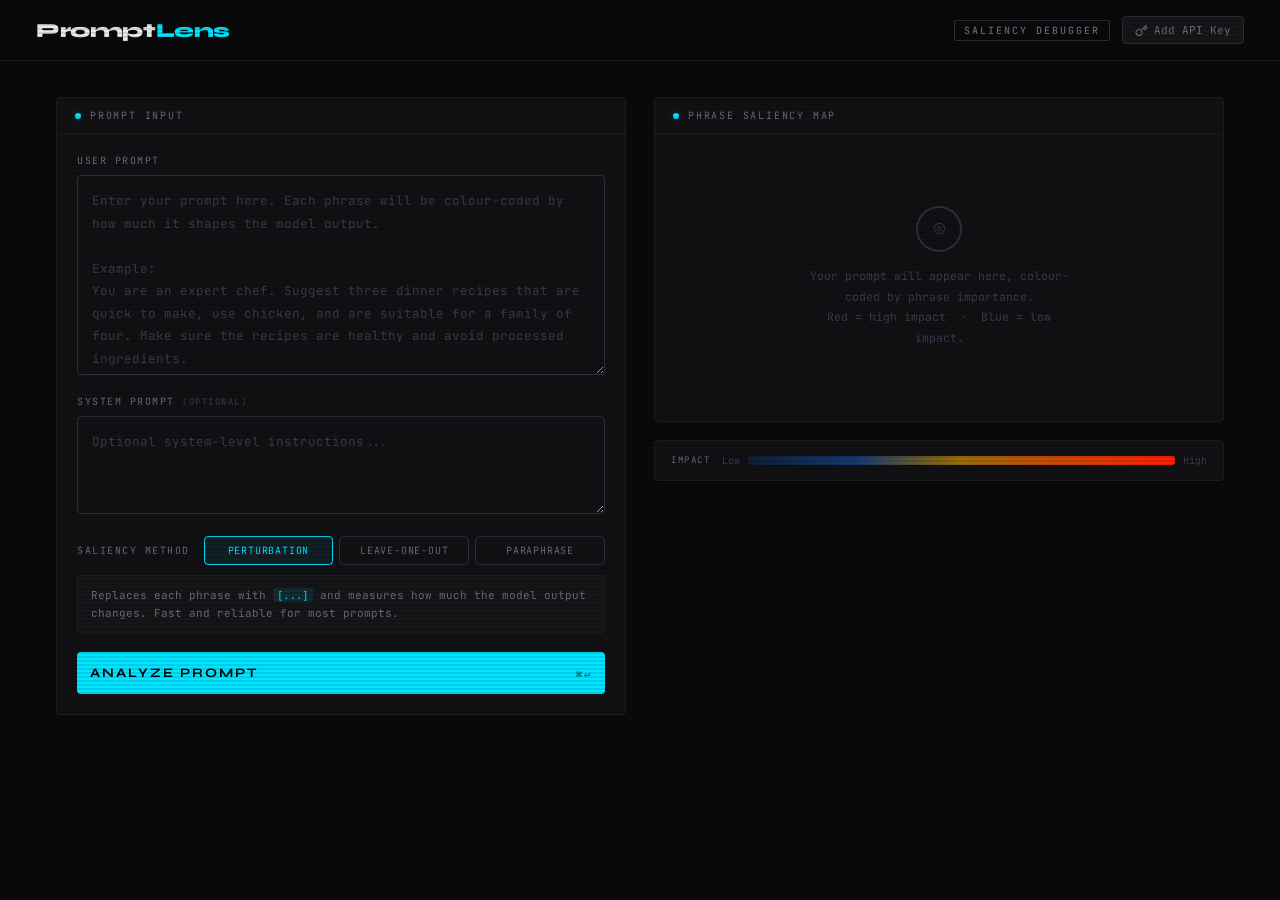
==== index.html @ abf0ddd8 "Tested in local - need to add better saliency. Uses Groq." ====
<!DOCTYPE html>
<html lang="en">
<head>
  <meta charset="UTF-8" />
  <meta name="viewport" content="width=device-width, initial-scale=1.0" />
  <title>PromptLens — Prompt Saliency Debugger</title>
  <link rel="stylesheet" href="style.css" />
</head>
<body>

  <header>
    <div class="logo">Prompt<span>Lens</span></div>
    <div class="header-right">
      <span class="badge">Saliency Debugger</span>
      <button class="key-btn" id="keyBtn" onclick="openKeyModal()">
        <svg width="13" height="13" viewBox="0 0 24 24" fill="none" stroke="currentColor" stroke-width="2"><path d="M21 2l-2 2m-7.61 7.61a5.5 5.5 0 1 1-7.778 7.778 5.5 5.5 0 0 1 7.777-7.777zm0 0L15.5 7.5m0 0l3 3L22 7l-3-3m-3.5 3.5L19 4"/></svg>
        <span id="keyBtnLabel">Add API Key</span>
      </button>
    </div>
  </header>

  <!-- API Key Modal -->
  <div class="modal-backdrop" id="modalBackdrop" onclick="closeKeyModal()"></div>
  <div class="modal" id="keyModal">
    <div class="modal-header">
      <span>Groq API Key</span>
      <button class="modal-close" onclick="closeKeyModal()">✕</button>
    </div>
    <div class="modal-body">
      <p class="modal-desc">
        PromptLens uses <strong>Groq's free API</strong> (Llama 3.3 70B) to run saliency analysis.
        Your key is stored only in your browser — never sent anywhere except Groq's servers.
      </p>
      <div class="modal-steps">
        <span>1.</span> Go to <a href="https://console.groq.com/keys" target="_blank" rel="noopener">console.groq.com/keys</a>
        <br/><span>2.</span> Sign up free (no credit card needed)
        <br/><span>3.</span> Create an API key and paste it below
      </div>
      <input
        type="password"
        id="keyInput"
        placeholder="gsk_••••••••••••••••••••••••"
        autocomplete="off"
        spellcheck="false"
      />
      <div id="keyError" class="key-error"></div>
      <div class="modal-actions">
        <button class="btn-secondary" onclick="clearKey()">Clear</button>
        <button class="btn-primary" onclick="saveKey()">Save Key</button>
      </div>
    </div>
  </div>

  <main>
    <!-- Left: Input -->
    <section class="panel input-panel">
      <div class="panel-header">
        <div class="dot dot-accent"></div>
        Prompt Input
      </div>
      <div class="panel-body">
        <label class="field-label" for="prompt">User Prompt</label>
        <textarea
          id="prompt"
          placeholder="Enter your prompt here. Each phrase will be colour-coded by how much it shapes the model output.

Example:
You are an expert chef. Suggest three dinner recipes that are quick to make, use chicken, and are suitable for a family of four. Make sure the recipes are healthy and avoid processed ingredients."
        ></textarea>

        <label class="field-label" for="systemprompt" style="margin-top:16px;">System Prompt <span class="optional">(optional)</span></label>
        <textarea id="systemprompt" rows="3" placeholder="Optional system-level instructions..."></textarea>

        <div class="method-row">
          <label class="field-label" style="margin:0; white-space:nowrap;">Saliency Method</label>
          <div class="method-group">
            <button class="method-btn active" data-method="perturbation" onclick="selectMethod(this)" title="Replaces each phrase with [...] and measures output divergence">Perturbation</button>
            <button class="method-btn" data-method="omission" onclick="selectMethod(this)" title="Removes each phrase entirely and measures output divergence">Leave-One-Out</button>
            <button class="method-btn" data-method="paraphrase" onclick="selectMethod(this)" title="Rewrites each phrase to be vague, then measures output divergence">Paraphrase</button>
          </div>
        </div>

        <div id="methodDesc" class="method-desc">
          Replaces each phrase with <code>[...]</code> and measures how much the model output changes. Fast and reliable for most prompts.
        </div>

        <div id="errorBanner" class="error-banner"></div>

        <button class="run-btn" id="runBtn" onclick="runAnalysis()">
          <span class="spinner" id="spinner"></span>
          <span id="btnLabel">Analyze Prompt</span>
          <span class="kbd-hint">⌘↵</span>
        </button>
      </div>
    </section>

    <!-- Right: Output -->
    <section class="output-col">

      <div class="panel saliency-panel">
        <div class="panel-header">
          <div class="dot dot-accent"></div>
          Phrase Saliency Map
          <span class="panel-hint" id="phraseCount"></span>
        </div>
        <div class="progress-wrap" id="progressWrap">
          <div class="progress-bar" id="progressBar"></div>
        </div>
        <div class="phase-log" id="phaseLog"></div>
        <div id="saliencyText" class="saliency-text">
          <div class="empty-state">
            <div class="empty-icon">◎</div>
            <p>Your prompt will appear here, colour-coded by phrase importance.<br/>Red = high impact &nbsp;·&nbsp; Blue = low impact.</p>
          </div>
        </div>
      </div>

      <div class="legend-row">
        <span class="legend-label">Impact</span>
        <span class="legend-low">Low</span>
        <div class="legend-bar"></div>
        <span class="legend-high">High</span>
      </div>

      <div class="stats-row" id="statsRow" style="display:none;">
        <div class="stat-card">
          <div class="stat-label">Phrases Analyzed</div>
          <div class="stat-value" id="statPhrases">—</div>
        </div>
        <div class="stat-card">
          <div class="stat-label">Most Impactful</div>
          <div class="stat-value stat-value--sm" id="statTop">—</div>
        </div>
        <div class="stat-card">
          <div class="stat-label">Est. Redundancy</div>
          <div class="stat-value" id="statRedundancy">—</div>
        </div>
      </div>

      <div class="panel model-output-panel" id="modelOutputCard" style="display:none;">
        <div class="panel-header">
          <div class="dot dot-green"></div>
          Baseline Model Output
        </div>
        <div id="modelResponse" class="model-response"></div>
      </div>

    </section>
  </main>

  <script src="app.js"></script>
</body>
</html>
---- style.css ----
@import url('https://fonts.googleapis.com/css2?family=JetBrains+Mono:wght@300;400;500;700&family=Syne:wght@400;700;800&display=swap');

/* ─── Tokens ──────────────────────────────────────────── */
:root {
  --bg:             #0a0a0b;
  --surface:        #111114;
  --surface-raised: #161619;
  --border:         #1e1e24;
  --border-bright:  #2e2e3a;
  --text:           #e8e8f0;
  --text-dim:       #6b6b80;
  --text-dimmer:    #3a3a50;
  --accent:         #00e5ff;
  --accent-dim:     rgba(0,229,255,0.07);
  --accent-glow:    rgba(0,229,255,0.25);
  --green:          #39ff7a;
  --warn:           #ff6b35;
  --warn-dim:       rgba(255,107,53,0.12);
  --radius:         4px;
  --mono:           'JetBrains Mono', 'Fira Code', monospace;
  --display:        'Syne', sans-serif;
}

/* ─── Reset ───────────────────────────────────────────── */
*, *::before, *::after { box-sizing: border-box; margin: 0; padding: 0; }
html { font-size: 14px; }

body {
  background: var(--bg);
  color: var(--text);
  font-family: var(--mono);
  min-height: 100vh;
  display: flex;
  flex-direction: column;
  overflow-x: hidden;
}

/* CRT scan-line overlay */
body::before {
  content: '';
  position: fixed;
  inset: 0;
  background: repeating-linear-gradient(
    0deg, transparent, transparent 2px,
    rgba(0,0,0,0.10) 2px, rgba(0,0,0,0.10) 4px
  );
  pointer-events: none;
  z-index: 9999;
}

/* ─── Header ──────────────────────────────────────────── */
header {
  display: flex;
  align-items: center;
  justify-content: space-between;
  padding: 16px 36px;
  border-bottom: 1px solid var(--border);
  background: rgba(10,10,11,0.96);
  backdrop-filter: blur(12px);
  position: sticky;
  top: 0;
  z-index: 100;
}

.logo {
  font-family: var(--display);
  font-weight: 800;
  font-size: 20px;
  letter-spacing: -0.4px;
  color: var(--text);
}
.logo span { color: var(--accent); }

.header-right { display: flex; align-items: center; gap: 12px; }

.badge {
  font-size: 10px;
  font-weight: 500;
  letter-spacing: 2px;
  color: var(--text-dim);
  border: 1px solid var(--border-bright);
  padding: 3px 9px;
  border-radius: 2px;
  text-transform: uppercase;
}

.key-btn {
  display: flex;
  align-items: center;
  gap: 6px;
  background: var(--surface-raised);
  border: 1px solid var(--border-bright);
  border-radius: var(--radius);
  color: var(--text-dim);
  font-family: var(--mono);
  font-size: 11px;
  padding: 6px 12px;
  cursor: pointer;
  transition: all 0.15s;
}
.key-btn:hover { border-color: var(--accent); color: var(--accent); }
.key-btn.has-key { border-color: rgba(57,255,122,0.4); color: var(--green); }
.key-btn svg { flex-shrink: 0; }

/* ─── Layout ──────────────────────────────────────────── */
main {
  flex: 1;
  display: grid;
  grid-template-columns: 1fr 1fr;
  gap: 28px;
  max-width: 1240px;
  width: 100%;
  margin: 0 auto;
  padding: 36px 36px 80px;
  align-items: start;
}

/* ─── Panel ───────────────────────────────────────────── */
.panel {
  background: var(--surface);
  border: 1px solid var(--border);
  border-radius: var(--radius);
  overflow: hidden;
}

.panel-header {
  display: flex;
  align-items: center;
  gap: 9px;
  padding: 11px 18px;
  border-bottom: 1px solid var(--border);
  font-size: 10px;
  letter-spacing: 1.8px;
  text-transform: uppercase;
  color: var(--text-dim);
}

.panel-hint {
  margin-left: auto;
  font-size: 10px;
  color: var(--text-dimmer);
  letter-spacing: 0.5px;
}

.dot {
  width: 6px;
  height: 6px;
  border-radius: 50%;
  flex-shrink: 0;
}
.dot-accent { background: var(--accent); box-shadow: 0 0 6px var(--accent-glow); }
.dot-green  { background: var(--green);  box-shadow: 0 0 6px rgba(57,255,122,0.35); }

.panel-body { padding: 20px; }

/* ─── Form elements ───────────────────────────────────── */
.field-label {
  display: block;
  font-size: 10px;
  letter-spacing: 1.5px;
  text-transform: uppercase;
  color: var(--text-dim);
  margin-bottom: 8px;
}
.optional { color: var(--text-dimmer); font-size: 9px; }

textarea {
  width: 100%;
  background: transparent;
  border: 1px solid var(--border-bright);
  border-radius: var(--radius);
  color: var(--text);
  font-family: var(--mono);
  font-size: 12.5px;
  line-height: 1.8;
  padding: 14px;
  resize: vertical;
  outline: none;
  transition: border-color 0.18s;
  min-height: 200px;
}
textarea[rows="3"] { min-height: unset; }
textarea:focus { border-color: var(--accent); }
textarea::placeholder { color: var(--text-dimmer); }

/* ─── Method selector ─────────────────────────────────── */
.method-row {
  display: flex;
  align-items: center;
  gap: 14px;
  margin-top: 18px;
  flex-wrap: wrap;
}

.method-group { display: flex; gap: 6px; flex: 1; }

.method-btn {
  flex: 1;
  padding: 7px 4px;
  background: transparent;
  border: 1px solid var(--border-bright);
  border-radius: var(--radius);
  color: var(--text-dim);
  font-family: var(--mono);
  font-size: 10px;
  letter-spacing: 0.8px;
  text-transform: uppercase;
  cursor: pointer;
  transition: all 0.14s;
  white-space: nowrap;
}
.method-btn:hover { border-color: var(--accent); color: var(--accent); }
.method-btn.active {
  border-color: var(--accent);
  background: var(--accent-dim);
  color: var(--accent);
}

.method-desc {
  margin-top: 10px;
  font-size: 11px;
  line-height: 1.7;
  color: var(--text-dim);
  background: rgba(255,255,255,0.02);
  border: 1px solid var(--border);
  border-radius: var(--radius);
  padding: 10px 13px;
}
.method-desc code {
  background: rgba(0,229,255,0.1);
  color: var(--accent);
  border-radius: 2px;
  padding: 1px 4px;
  font-size: 10.5px;
}

/* ─── Error banner ────────────────────────────────────── */
.error-banner {
  display: none;
  margin-top: 14px;
  padding: 11px 14px;
  background: var(--warn-dim);
  border: 1px solid rgba(255,107,53,0.3);
  border-radius: var(--radius);
  font-size: 11.5px;
  line-height: 1.6;
  color: var(--warn);
}
.error-banner.show { display: block; }

/* ─── Run button ──────────────────────────────────────── */
.run-btn {
  display: flex;
  align-items: center;
  justify-content: center;
  gap: 8px;
  width: 100%;
  margin-top: 18px;
  padding: 13px;
  background: var(--accent);
  color: #000;
  border: none;
  border-radius: var(--radius);
  font-family: var(--display);
  font-weight: 700;
  font-size: 13px;
  letter-spacing: 2px;
  text-transform: uppercase;
  cursor: pointer;
  transition: all 0.15s;
}
.run-btn:hover:not(:disabled) {
  background: #33eeff;
  box-shadow: 0 0 22px var(--accent-glow);
}
.run-btn:disabled {
  background: var(--border-bright);
  color: var(--text-dimmer);
  cursor: not-allowed;
}
.kbd-hint {
  font-family: var(--mono);
  font-size: 10px;
  opacity: 0.5;
  margin-left: auto;
}

.spinner {
  display: none;
  width: 13px;
  height: 13px;
  border: 2px solid rgba(0,0,0,0.25);
  border-top-color: #000;
  border-radius: 50%;
  animation: spin 0.65s linear infinite;
  flex-shrink: 0;
}
.run-btn.loading .spinner { display: block; }
.run-btn.loading .kbd-hint { display: none; }

@keyframes spin { to { transform: rotate(360deg); } }

/* ─── Output column ───────────────────────────────────── */
.output-col { display: flex; flex-direction: column; gap: 18px; }

/* ─── Progress ────────────────────────────────────────── */
.progress-wrap {
  display: none;
  height: 2px;
  background: var(--border);
  overflow: hidden;
}
.progress-wrap.active { display: block; }
.progress-bar {
  height: 100%;
  width: 0%;
  background: var(--accent);
  box-shadow: 0 0 8px var(--accent-glow);
  transition: width 0.35s ease;
}

.phase-log {
  display: none;
  padding: 8px 18px;
  font-size: 10px;
  letter-spacing: 0.4px;
  color: var(--text-dim);
  border-bottom: 1px solid var(--border);
  min-height: 30px;
}
.phase-log.active { display: block; }

/* ─── Saliency text ───────────────────────────────────── */
.saliency-text {
  padding: 20px;
  font-size: 13px;
  line-height: 2.2;
  font-family: var(--mono);
  word-break: break-word;
}

.phrase {
  border-radius: 3px;
  padding: 1px 3px;
  display: inline;
  cursor: default;
  position: relative;
  transition: filter 0.15s;
}
.phrase:hover { filter: brightness(1.35); }

/* Score tooltip */
.phrase::after {
  content: attr(data-tip);
  position: absolute;
  top: -30px;
  left: 50%;
  transform: translateX(-50%);
  background: #16161e;
  border: 1px solid var(--border-bright);
  color: var(--accent);
  font-size: 10px;
  padding: 3px 7px;
  border-radius: 2px;
  white-space: nowrap;
  pointer-events: none;
  opacity: 0;
  transition: opacity 0.12s;
  z-index: 20;
}
.phrase:hover::after { opacity: 1; }

/* ─── Empty state ─────────────────────────────────────── */
.empty-state {
  display: flex;
  flex-direction: column;
  align-items: center;
  justify-content: center;
  padding: 52px 24px;
  gap: 14px;
  text-align: center;
}
.empty-icon {
  width: 46px;
  height: 46px;
  border: 2px solid var(--border-bright);
  border-radius: 50%;
  display: flex;
  align-items: center;
  justify-content: center;
  font-size: 18px;
  color: var(--text-dimmer);
}
.empty-state p {
  font-size: 11.5px;
  color: var(--text-dimmer);
  line-height: 1.8;
  max-width: 260px;
}

/* ─── Legend ──────────────────────────────────────────── */
.legend-row {
  display: flex;
  align-items: center;
  gap: 8px;
  padding: 13px 16px;
  background: var(--surface);
  border: 1px solid var(--border);
  border-radius: var(--radius);
}
.legend-label {
  font-size: 9px;
  letter-spacing: 1.5px;
  text-transform: uppercase;
  color: var(--text-dim);
  margin-right: 4px;
}
.legend-low, .legend-high {
  font-size: 10px;
  color: var(--text-dimmer);
}
.legend-bar {
  flex: 1;
  height: 9px;
  border-radius: 3px;
  background: linear-gradient(to right,
    rgba(15,40,80,0.55),
    rgba(20,80,160,0.65),
    rgba(200,140,0,0.75),
    rgba(240,80,0,0.85),
    rgba(255,30,0,1)
  );
}

/* ─── Stats ───────────────────────────────────────────── */
.stats-row {
  display: grid;
  grid-template-columns: repeat(3, 1fr);
  gap: 12px;
}
.stat-card {
  background: var(--surface);
  border: 1px solid var(--border);
  border-radius: var(--radius);
  padding: 14px 16px;
}
.stat-label {
  font-size: 9px;
  letter-spacing: 1.5px;
  text-transform: uppercase;
  color: var(--text-dim);
  margin-bottom: 7px;
}
.stat-value {
  font-family: var(--display);
  font-weight: 700;
  font-size: 24px;
  color: var(--accent);
}
.stat-value--sm {
  font-size: 12px;
  line-height: 1.4;
  padding-top: 2px;
  word-break: break-word;
}

/* ─── Model output ────────────────────────────────────── */
.model-response {
  padding: 18px 20px;
  font-size: 12px;
  line-height: 1.85;
  color: #c0c0d4;
  white-space: pre-wrap;
  max-height: 260px;
  overflow-y: auto;
  scrollbar-width: thin;
  scrollbar-color: var(--border-bright) transparent;
}

/* ─── Modal ───────────────────────────────────────────── */
.modal-backdrop {
  display: none;
  position: fixed;
  inset: 0;
  background: rgba(0,0,0,0.65);
  backdrop-filter: blur(4px);
  z-index: 200;
}
.modal-backdrop.open { display: block; }

.modal {
  display: none;
  position: fixed;
  top: 50%;
  left: 50%;
  transform: translate(-50%, -50%);
  width: min(480px, 94vw);
  background: var(--surface-raised);
  border: 1px solid var(--border-bright);
  border-radius: 6px;
  z-index: 201;
  overflow: hidden;
}
.modal.open { display: block; }

.modal-header {
  display: flex;
  align-items: center;
  justify-content: space-between;
  padding: 14px 20px;
  border-bottom: 1px solid var(--border);
  font-size: 12px;
  letter-spacing: 1px;
  color: var(--text);
}
.modal-close {
  background: none;
  border: none;
  color: var(--text-dim);
  font-size: 14px;
  cursor: pointer;
  padding: 2px 6px;
  border-radius: 2px;
  transition: color 0.1s;
}
.modal-close:hover { color: var(--text); }

.modal-body { padding: 22px 20px; display: flex; flex-direction: column; gap: 16px; }

.modal-desc {
  font-size: 12px;
  line-height: 1.75;
  color: var(--text-dim);
}
.modal-desc strong { color: var(--text); }

.modal-steps {
  font-size: 11.5px;
  line-height: 2;
  color: var(--text-dim);
  background: rgba(255,255,255,0.02);
  border: 1px solid var(--border);
  border-radius: var(--radius);
  padding: 12px 14px;
}
.modal-steps span { color: var(--accent); }
.modal-steps a { color: var(--accent); text-decoration: none; }
.modal-steps a:hover { text-decoration: underline; }

#keyInput {
  width: 100%;
  background: transparent;
  border: 1px solid var(--border-bright);
  border-radius: var(--radius);
  color: var(--text);
  font-family: var(--mono);
  font-size: 12.5px;
  padding: 10px 13px;
  outline: none;
  transition: border-color 0.18s;
  letter-spacing: 1px;
}
#keyInput:focus { border-color: var(--accent); }
#keyInput::placeholder { letter-spacing: 0; }

.key-error {
  font-size: 11px;
  color: var(--warn);
  min-height: 16px;
}

.modal-actions { display: flex; gap: 10px; justify-content: flex-end; }

.btn-primary {
  padding: 9px 20px;
  background: var(--accent);
  color: #000;
  border: none;
  border-radius: var(--radius);
  font-family: var(--display);
  font-weight: 700;
  font-size: 12px;
  letter-spacing: 1.5px;
  text-transform: uppercase;
  cursor: pointer;
  transition: all 0.14s;
}
.btn-primary:hover { background: #33eeff; box-shadow: 0 0 16px var(--accent-glow); }

.btn-secondary {
  padding: 9px 16px;
  background: transparent;
  color: var(--text-dim);
  border: 1px solid var(--border-bright);
  border-radius: var(--radius);
  font-family: var(--mono);
  font-size: 11px;
  cursor: pointer;
  transition: all 0.14s;
}
.btn-secondary:hover { border-color: var(--warn); color: var(--warn); }

/* ─── Animations ──────────────────────────────────────── */
@keyframes fadeUp {
  from { opacity: 0; transform: translateY(5px); }
  to   { opacity: 1; transform: none; }
}
.fade-in { animation: fadeUp 0.28s ease forwards; }

/* ─── Responsive ──────────────────────────────────────── */
@media (max-width: 860px) {
  main {
    grid-template-columns: 1fr;
    padding: 20px 18px 60px;
    gap: 20px;
  }
  header { padding: 14px 18px; }
  .stats-row { grid-template-columns: 1fr 1fr; }
  .stats-row .stat-card:last-child { grid-column: 1 / -1; }
}
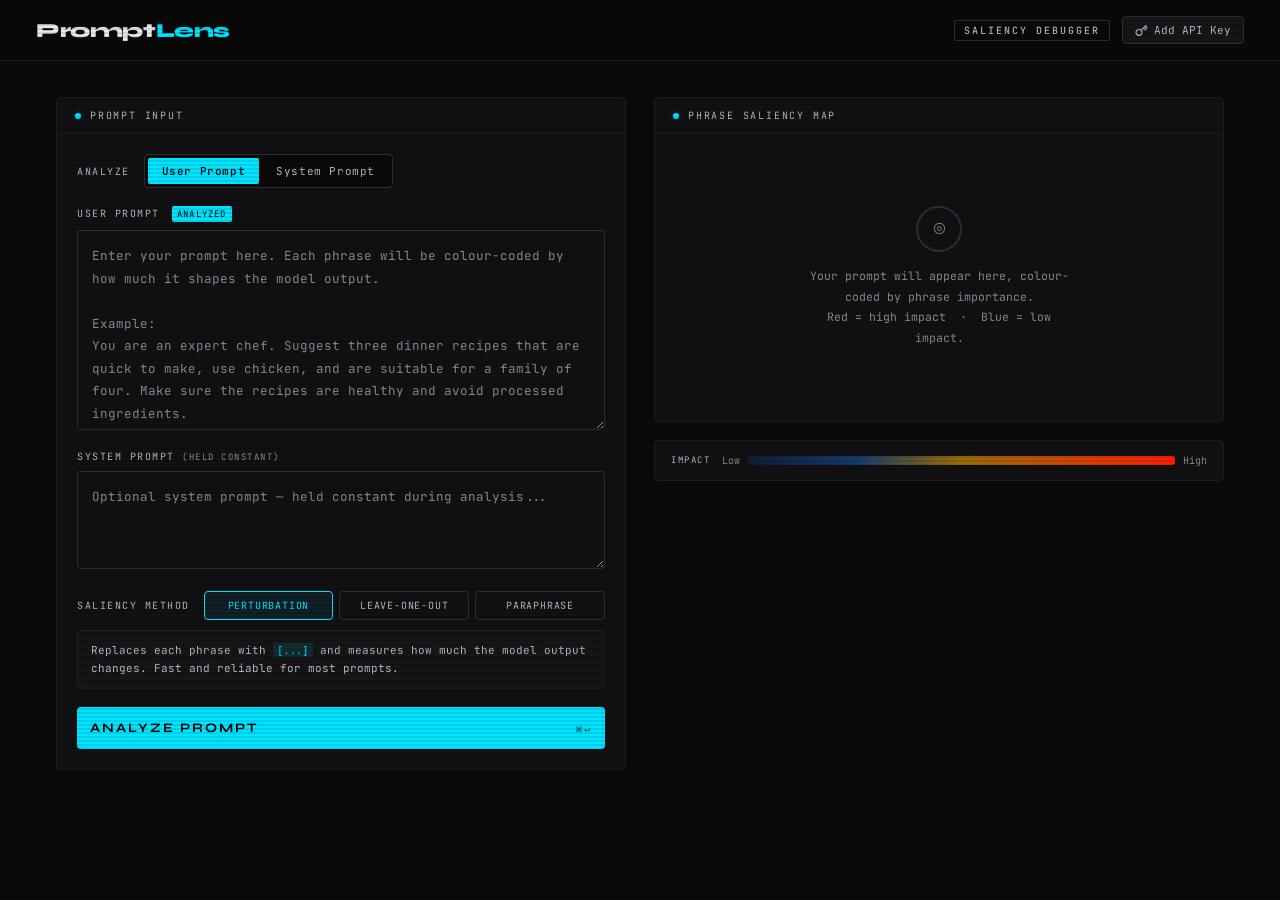
==== commit fc93e28f: "evaluate either user or system prompt" ====
--- a/index.html
+++ b/index.html
@@ -23,23 +23,34 @@
   <div class="modal-backdrop" id="modalBackdrop" onclick="closeKeyModal()"></div>
   <div class="modal" id="keyModal">
     <div class="modal-header">
-      <span>Groq API Key</span>
+      <span>API Provider & Key</span>
       <button class="modal-close" onclick="closeKeyModal()">✕</button>
     </div>
     <div class="modal-body">
-      <p class="modal-desc">
-        PromptLens uses <strong>Groq's free API</strong> (Llama 3.3 70B) to run saliency analysis.
-        Your key is stored only in your browser — never sent anywhere except Groq's servers.
-      </p>
+
+      <!-- Provider tabs -->
+      <div class="provider-tabs">
+        <button class="provider-tab active" data-provider="groq" onclick="selectProviderTab(this)">
+          <span class="provider-tab-label">Groq</span>
+          <span class="provider-tab-sub">Llama 3.3 70B</span>
+        </button>
+        <button class="provider-tab" data-provider="together" onclick="selectProviderTab(this)">
+          <span class="provider-tab-label">Together AI</span>
+          <span class="provider-tab-sub">Llama 3.3 70B Turbo</span>
+        </button>
+      </div>
+
+      <!-- Instructions (populated by JS) -->
       <div class="modal-steps">
-        <span>1.</span> Go to <a href="https://console.groq.com/keys" target="_blank" rel="noopener">console.groq.com/keys</a>
-        <br/><span>2.</span> Sign up free (no credit card needed)
-        <br/><span>3.</span> Create an API key and paste it below
+        <span>1.</span> Go to <a id="providerSignupUrl" href="#" target="_blank" rel="noopener"><span id="providerSignupLabel"></span></a><br/>
+        <span>2.</span> Sign up free — <span id="providerFreeNote"></span><br/>
+        <span>3.</span> Create an API key and paste it below<br/>
+        <span>4.</span> Model used: <code id="providerModel"></code>
       </div>
+
       <input
         type="password"
         id="keyInput"
-        placeholder="gsk_••••••••••••••••••••••••"
         autocomplete="off"
         spellcheck="false"
       />
@@ -48,6 +59,7 @@
         <button class="btn-secondary" onclick="clearKey()">Clear</button>
         <button class="btn-primary" onclick="saveKey()">Save Key</button>
       </div>
+
     </div>
   </div>
 
@@ -59,7 +71,18 @@
         Prompt Input
       </div>
       <div class="panel-body">
-        <label class="field-label" for="prompt">User Prompt</label>
+
+        <!-- Analysis target toggle -->
+        <div class="target-toggle-row">
+          <span class="field-label" style="margin:0;">Analyze</span>
+          <div class="target-toggle">
+            <button class="target-btn active" data-target="user" onclick="selectTarget(this)">User Prompt</button>
+            <button class="target-btn" data-target="system" onclick="selectTarget(this)">System Prompt</button>
+          </div>
+        </div>
+
+        <!-- Primary (analyzed) textarea -->
+        <label class="field-label" id="primaryLabel" for="prompt" style="margin-top:18px;">User Prompt <span class="target-badge">Analyzed</span></label>
         <textarea
           id="prompt"
           placeholder="Enter your prompt here. Each phrase will be colour-coded by how much it shapes the model output.
@@ -68,8 +91,9 @@
 You are an expert chef. Suggest three dinner recipes that are quick to make, use chicken, and are suitable for a family of four. Make sure the recipes are healthy and avoid processed ingredients."
         ></textarea>
 
-        <label class="field-label" for="systemprompt" style="margin-top:16px;">System Prompt <span class="optional">(optional)</span></label>
-        <textarea id="systemprompt" rows="3" placeholder="Optional system-level instructions..."></textarea>
+        <!-- Secondary (fixed context) textarea -->
+        <label class="field-label" id="secondaryLabel" for="systemprompt" style="margin-top:16px;">System Prompt <span class="optional" id="secondaryOptional">(held constant)</span></label>
+        <textarea id="systemprompt" rows="3" id="systemprompt" placeholder="Optional system prompt — held constant during analysis..."></textarea>
 
         <div class="method-row">
           <label class="field-label" style="margin:0; white-space:nowrap;">Saliency Method</label>
--- a/style.css
+++ b/style.css
@@ -8,8 +8,8 @@
   --border:         #1e1e24;
   --border-bright:  #2e2e3a;
   --text:           #e8e8f0;
-  --text-dim:       #6b6b80;
-  --text-dimmer:    #3a3a50;
+  --text-dim:       #b9b9c7;
+  --text-dimmer:    #8b8b96;
   --accent:         #00e5ff;
   --accent-dim:     rgba(0,229,255,0.07);
   --accent-glow:    rgba(0,229,255,0.25);
@@ -154,6 +154,57 @@
 .panel-body { padding: 20px; }
 
 /* ─── Form elements ───────────────────────────────────── */
+/* ─── Analysis target toggle ──────────────────────────────────────────── */
+.target-toggle-row {
+  display: flex;
+  align-items: center;
+  gap: 14px;
+}
+
+.target-toggle {
+  display: flex;
+  background: var(--bg);
+  border: 1px solid var(--border-bright);
+  border-radius: var(--radius);
+  padding: 3px;
+  gap: 3px;
+}
+
+.target-btn {
+  flex: 1;
+  padding: 6px 14px;
+  background: transparent;
+  border: none;
+  border-radius: 2px;
+  color: var(--text-dim);
+  font-family: var(--mono);
+  font-size: 11px;
+  letter-spacing: 0.6px;
+  cursor: pointer;
+  transition: all 0.14s;
+  white-space: nowrap;
+}
+.target-btn:hover { color: var(--text); }
+.target-btn.active {
+  background: var(--accent);
+  color: #000;
+  font-weight: 500;
+}
+
+.target-badge {
+  display: inline-block;
+  font-size: 9px;
+  letter-spacing: 1.2px;
+  text-transform: uppercase;
+  color: #000;
+  background: var(--accent);
+  border-radius: 2px;
+  padding: 2px 5px;
+  margin-left: 5px;
+  vertical-align: middle;
+}
+
+/* ─── Field label ─────────────────────────────────────────────────────── */
 .field-label {
   display: block;
   font-size: 10px;
@@ -569,6 +620,49 @@
   min-height: 16px;
 }
 
+/* ─── Provider tabs ───────────────────────────────────────────────────── */
+.provider-tabs {
+  display: grid;
+  grid-template-columns: 1fr 1fr;
+  gap: 8px;
+  margin-bottom: 4px;
+}
+
+.provider-tab {
+  display: flex;
+  flex-direction: column;
+  align-items: center;
+  gap: 3px;
+  padding: 10px 12px;
+  background: transparent;
+  border: 1px solid var(--border-bright);
+  border-radius: var(--radius);
+  cursor: pointer;
+  transition: all 0.14s;
+}
+.provider-tab:hover { border-color: var(--accent); }
+.provider-tab.active {
+  border-color: var(--accent);
+  background: var(--accent-dim);
+}
+
+.provider-tab-label {
+  font-family: var(--display);
+  font-weight: 700;
+  font-size: 13px;
+  color: var(--text-dim);
+  transition: color 0.14s;
+}
+.provider-tab.active .provider-tab-label { color: var(--accent); }
+
+.provider-tab-sub {
+  font-family: var(--mono);
+  font-size: 9px;
+  letter-spacing: 0.5px;
+  color: var(--text-dimmer);
+}
+
+/* ─── Modal actions ───────────────────────────────────────────────────── */
 .modal-actions { display: flex; gap: 10px; justify-content: flex-end; }
 
 .btn-primary {
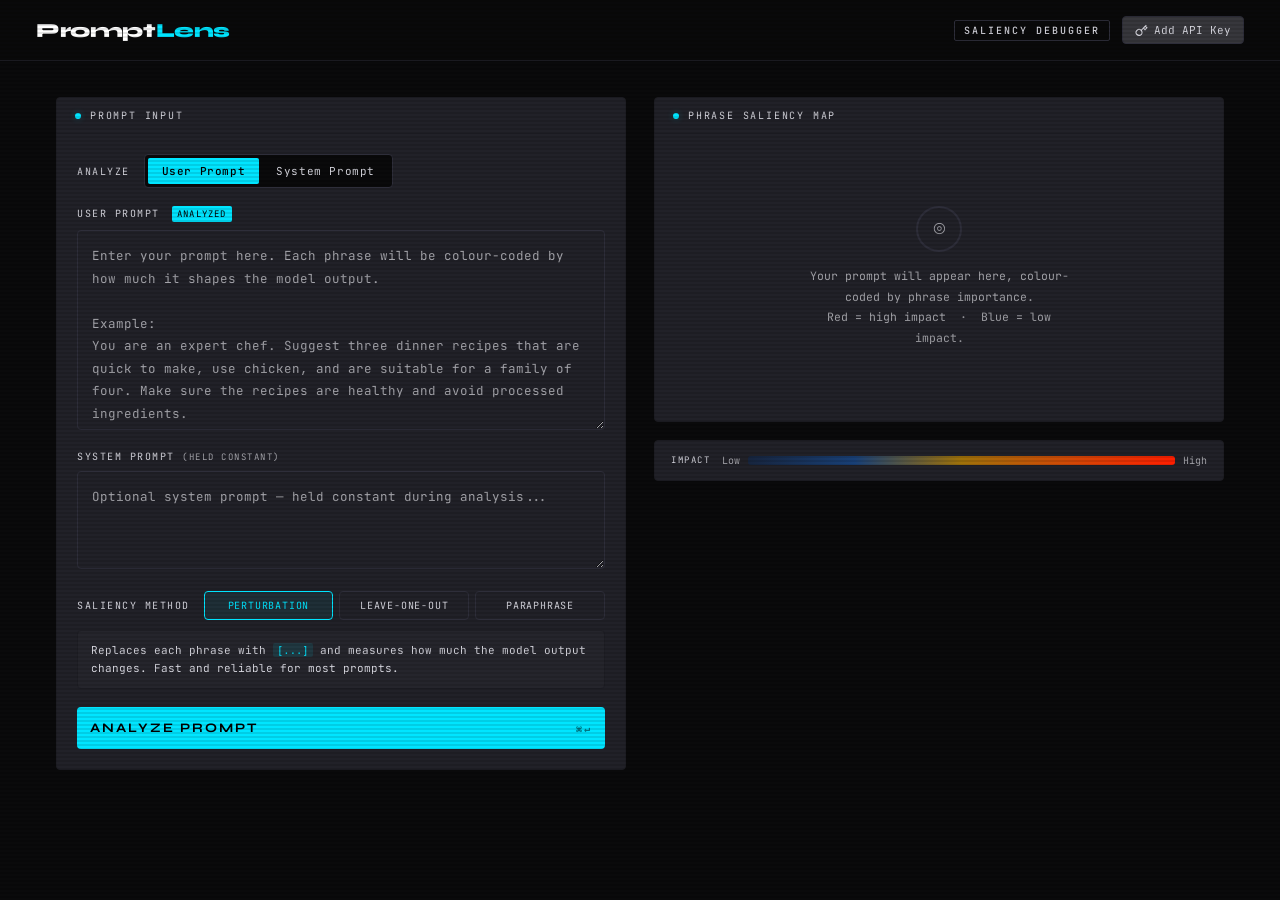
==== commit 26351082: "UI/UX changes" ====
--- a/index.html
+++ b/index.html
@@ -81,7 +81,7 @@
           </div>
         </div>
 
-        <!-- Primary (analyzed) textarea -->
+        <!-- User prompt — always #prompt, always top -->
         <label class="field-label" id="primaryLabel" for="prompt" style="margin-top:18px;">User Prompt <span class="target-badge">Analyzed</span></label>
         <textarea
           id="prompt"
@@ -91,9 +91,9 @@
 You are an expert chef. Suggest three dinner recipes that are quick to make, use chicken, and are suitable for a family of four. Make sure the recipes are healthy and avoid processed ingredients."
         ></textarea>
 
-        <!-- Secondary (fixed context) textarea -->
-        <label class="field-label" id="secondaryLabel" for="systemprompt" style="margin-top:16px;">System Prompt <span class="optional" id="secondaryOptional">(held constant)</span></label>
-        <textarea id="systemprompt" rows="3" id="systemprompt" placeholder="Optional system prompt — held constant during analysis..."></textarea>
+        <!-- System prompt — always #systemprompt, always bottom -->
+        <label class="field-label" id="secondaryLabel" for="systemprompt" style="margin-top:16px;">System Prompt <span class="optional">(held constant)</span></label>
+        <textarea id="systemprompt" rows="3" placeholder="Optional system prompt — held constant during analysis..."></textarea>
 
         <div class="method-row">
           <label class="field-label" style="margin:0; white-space:nowrap;">Saliency Method</label>
@@ -172,6 +172,6 @@
     </section>
   </main>
 
-  <script src="app.js"></script>
+  <script src="app.js?v=5"></script>
 </body>
 </html>
--- a/style.css
+++ b/style.css
@@ -3,13 +3,13 @@
 /* ─── Tokens ──────────────────────────────────────────── */
 :root {
   --bg:             #0a0a0b;
-  --surface:        #111114;
-  --surface-raised: #161619;
+  --surface:        #212128;
+  --surface-raised: #37373c;
   --border:         #1e1e24;
   --border-bright:  #2e2e3a;
-  --text:           #e8e8f0;
-  --text-dim:       #b9b9c7;
-  --text-dimmer:    #8b8b96;
+  --text:           #ffffff;
+  --text-dim:       #d6d6de;
+  --text-dimmer:    #a4a4aa;
   --accent:         #00e5ff;
   --accent-dim:     rgba(0,229,255,0.07);
   --accent-glow:    rgba(0,229,255,0.25);
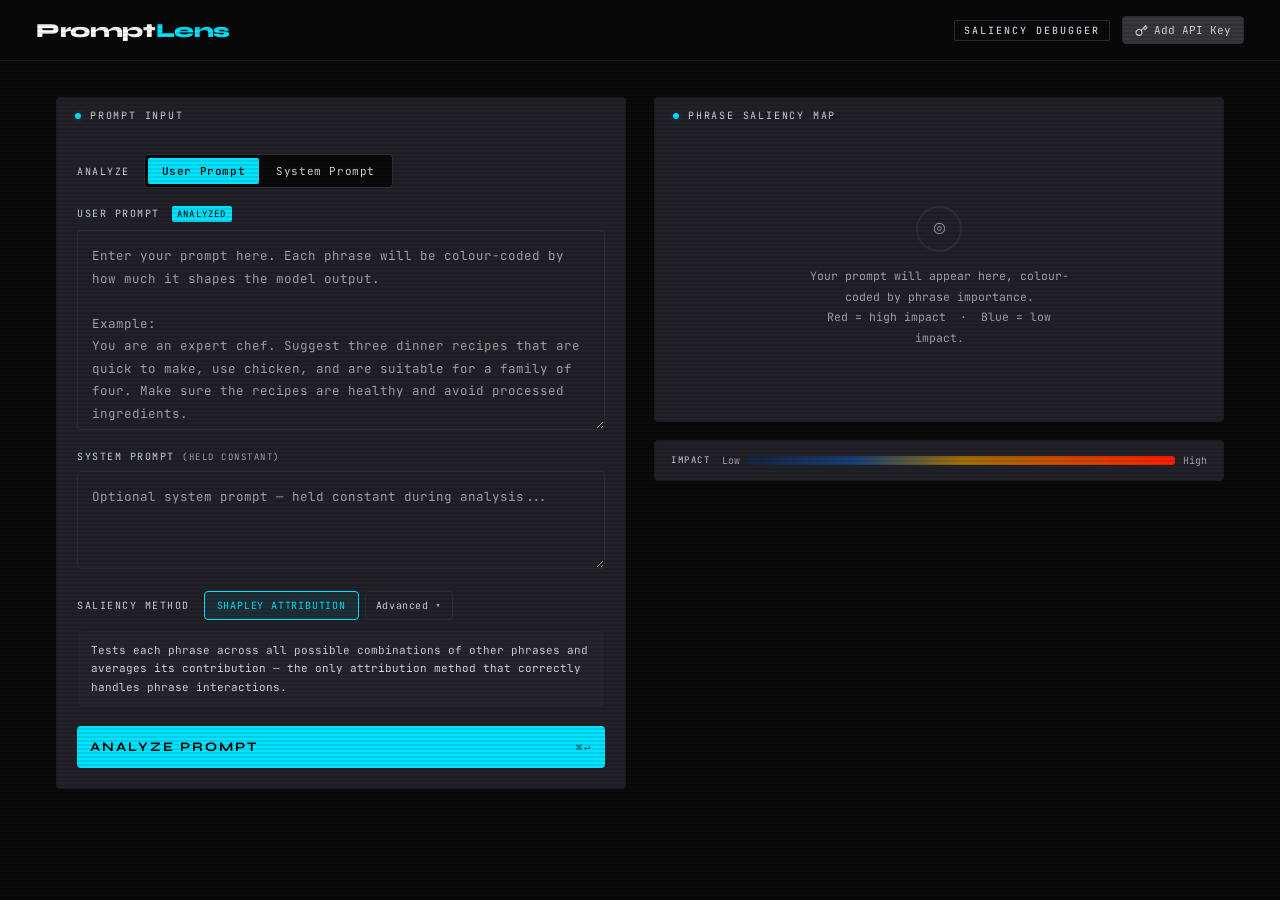
==== commit fd0f6976: "Replace perturbation methods with Monte Carlo Shapley attribution   - Remove Perturbation, Leave-One" ====
--- a/index.html
+++ b/index.html
@@ -98,15 +98,33 @@
         <div class="method-row">
           <label class="field-label" style="margin:0; white-space:nowrap;">Saliency Method</label>
           <div class="method-group">
-            <button class="method-btn active" data-method="perturbation" onclick="selectMethod(this)" title="Replaces each phrase with [...] and measures output divergence">Perturbation</button>
-            <button class="method-btn" data-method="omission" onclick="selectMethod(this)" title="Removes each phrase entirely and measures output divergence">Leave-One-Out</button>
-            <button class="method-btn" data-method="paraphrase" onclick="selectMethod(this)" title="Rewrites each phrase to be vague, then measures output divergence">Paraphrase</button>
+            <span class="method-badge">Shapley Attribution</span>
+            <button class="advanced-toggle" onclick="toggleAdvanced()">Advanced ▾</button>
           </div>
         </div>
 
         <div id="methodDesc" class="method-desc">
-          Replaces each phrase with <code>[...]</code> and measures how much the model output changes. Fast and reliable for most prompts.
+          Tests each phrase across all possible combinations of other phrases and averages its contribution — the only attribution method that correctly handles phrase interactions.
         </div>
+
+        <div class="advanced-row" id="advancedRow" style="display:none;">
+          <label class="field-label" style="margin:0; white-space:nowrap; font-size:12px;">Samples</label>
+          <div class="method-group">
+            <button class="method-btn" data-m="10" onclick="selectShapleyM(this)">Fast (10)</button>
+            <button class="method-btn active" data-m="20" onclick="selectShapleyM(this)">Balanced (20)</button>
+            <button class="method-btn" data-m="50" onclick="selectShapleyM(this)">Precise (50)</button>
+          </div>
+        </div>
+
+        <div class="method-row" id="similarityRow" style="display:none;">
+          <label class="field-label" style="margin:0; white-space:nowrap;">Similarity</label>
+          <div class="method-group">
+            <button class="method-btn sim-btn" data-sim="trigram" onclick="selectSimilarity(this)">Standard</button>
+            <button class="method-btn sim-btn active" data-sim="semantic" onclick="selectSimilarity(this)">Semantic</button>
+          </div>
+        </div>
+
+        <div id="simDesc" class="method-desc" style="display:none;"></div>
 
         <div id="errorBanner" class="error-banner"></div>
 
@@ -172,6 +190,6 @@
     </section>
   </main>
 
-  <script src="app.js?v=5"></script>
+  <script src="app.js?v=8"></script>
 </body>
 </html>
--- a/style.css
+++ b/style.css
@@ -285,6 +285,47 @@
   font-size: 10.5px;
 }
 
+/* Shapley badge — non-interactive label in the method row */
+.method-badge {
+  display: inline-flex;
+  align-items: center;
+  padding: 7px 12px;
+  border: 1px solid var(--accent);
+  border-radius: var(--radius);
+  background: var(--accent-dim);
+  color: var(--accent);
+  font-family: var(--mono);
+  font-size: 10px;
+  letter-spacing: 0.8px;
+  text-transform: uppercase;
+  white-space: nowrap;
+}
+
+/* Advanced toggle button */
+.advanced-toggle {
+  background: transparent;
+  border: 1px solid var(--border-bright);
+  border-radius: var(--radius);
+  color: var(--text-dim);
+  font-family: var(--mono);
+  font-size: 10px;
+  letter-spacing: 0.6px;
+  padding: 7px 10px;
+  cursor: pointer;
+  transition: all 0.14s;
+  white-space: nowrap;
+}
+.advanced-toggle:hover { border-color: var(--accent); color: var(--accent); }
+
+/* Advanced presets row */
+.advanced-row {
+  display: flex;
+  align-items: center;
+  gap: 14px;
+  margin-top: 10px;
+  flex-wrap: wrap;
+}
+
 /* ─── Error banner ────────────────────────────────────── */
 .error-banner {
   display: none;
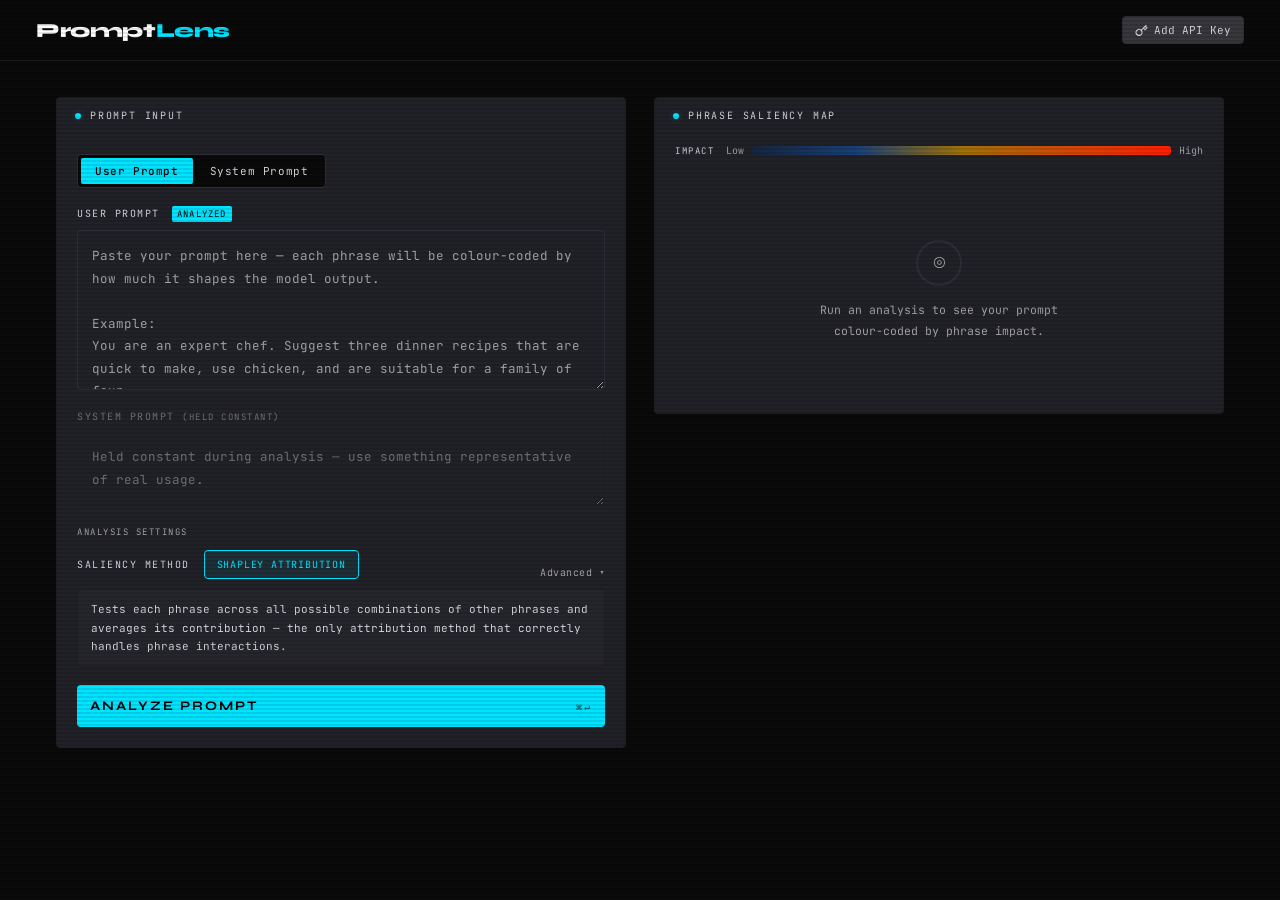
==== commit 909a4df2: "Merge pull request #1 from Rohityalavarthy/feature/upgraded-perturbation-evaluation Feature/upgraded" ====
--- a/index.html
+++ b/index.html
@@ -4,14 +4,13 @@
   <meta charset="UTF-8" />
   <meta name="viewport" content="width=device-width, initial-scale=1.0" />
   <title>PromptLens — Prompt Saliency Debugger</title>
-  <link rel="stylesheet" href="style.css" />
+  <link rel="stylesheet" href="style.css?v=2" />
 </head>
 <body>
 
   <header>
     <div class="logo">Prompt<span>Lens</span></div>
     <div class="header-right">
-      <span class="badge">Saliency Debugger</span>
       <button class="key-btn" id="keyBtn" onclick="openKeyModal()">
         <svg width="13" height="13" viewBox="0 0 24 24" fill="none" stroke="currentColor" stroke-width="2"><path d="M21 2l-2 2m-7.61 7.61a5.5 5.5 0 1 1-7.778 7.778 5.5 5.5 0 0 1 7.777-7.777zm0 0L15.5 7.5m0 0l3 3L22 7l-3-3m-3.5 3.5L19 4"/></svg>
         <span id="keyBtnLabel">Add API Key</span>
@@ -74,7 +73,6 @@
 
         <!-- Analysis target toggle -->
         <div class="target-toggle-row">
-          <span class="field-label" style="margin:0;">Analyze</span>
           <div class="target-toggle">
             <button class="target-btn active" data-target="user" onclick="selectTarget(this)">User Prompt</button>
             <button class="target-btn" data-target="system" onclick="selectTarget(this)">System Prompt</button>
@@ -85,19 +83,22 @@
         <label class="field-label" id="primaryLabel" for="prompt" style="margin-top:18px;">User Prompt <span class="target-badge">Analyzed</span></label>
         <textarea
           id="prompt"
-          placeholder="Enter your prompt here. Each phrase will be colour-coded by how much it shapes the model output.
+          class="textarea--primary"
+          placeholder="Paste your prompt here — each phrase will be colour-coded by how much it shapes the model output.
 
 Example:
-You are an expert chef. Suggest three dinner recipes that are quick to make, use chicken, and are suitable for a family of four. Make sure the recipes are healthy and avoid processed ingredients."
+You are an expert chef. Suggest three dinner recipes that are quick to make, use chicken, and are suitable for a family of four."
         ></textarea>
 
         <!-- System prompt — always #systemprompt, always bottom -->
-        <label class="field-label" id="secondaryLabel" for="systemprompt" style="margin-top:16px;">System Prompt <span class="optional">(held constant)</span></label>
-        <textarea id="systemprompt" rows="3" placeholder="Optional system prompt — held constant during analysis..."></textarea>
+        <label class="field-label field-label--secondary" id="secondaryLabel" for="systemprompt" style="margin-top:16px;">System Prompt <span class="optional">(held constant)</span></label>
+        <textarea id="systemprompt" class="textarea--secondary" placeholder="Held constant during analysis — use something representative of real usage."></textarea>
+
+        <div class="settings-divider">Analysis Settings</div>
 
         <div class="method-row">
           <label class="field-label" style="margin:0; white-space:nowrap;">Saliency Method</label>
-          <div class="method-group">
+          <div class="method-group" style="justify-content:space-between; align-items:center;">
             <span class="method-badge">Shapley Attribution</span>
             <button class="advanced-toggle" onclick="toggleAdvanced()">Advanced ▾</button>
           </div>
@@ -108,7 +109,7 @@
         </div>
 
         <div class="advanced-row" id="advancedRow" style="display:none;">
-          <label class="field-label" style="margin:0; white-space:nowrap; font-size:12px;">Samples</label>
+          <label class="field-label" style="margin:0; white-space:nowrap; display:flex; align-items:center;">Samples</label>
           <div class="method-group">
             <button class="method-btn" data-m="10" onclick="selectShapleyM(this)">Fast (10)</button>
             <button class="method-btn active" data-m="20" onclick="selectShapleyM(this)">Balanced (20)</button>
@@ -119,12 +120,10 @@
         <div class="method-row" id="similarityRow" style="display:none;">
           <label class="field-label" style="margin:0; white-space:nowrap;">Similarity</label>
           <div class="method-group">
-            <button class="method-btn sim-btn" data-sim="trigram" onclick="selectSimilarity(this)">Standard</button>
-            <button class="method-btn sim-btn active" data-sim="semantic" onclick="selectSimilarity(this)">Semantic</button>
+            <button class="method-btn sim-btn" data-sim="trigram" onclick="selectSimilarity(this)" data-tooltip="Trigram overlap — fast, no extra API calls">Standard</button>
+            <button class="method-btn sim-btn active" data-sim="semantic" onclick="selectSimilarity(this)" data-tooltip="Embedding cosine — meaning-level divergence (requires Together AI key)">Semantic</button>
           </div>
         </div>
-
-        <div id="simDesc" class="method-desc" style="display:none;"></div>
 
         <div id="errorBanner" class="error-banner"></div>
 
@@ -145,6 +144,12 @@
           Phrase Saliency Map
           <span class="panel-hint" id="phraseCount"></span>
         </div>
+        <div class="legend-row">
+          <span class="legend-label">Impact</span>
+          <span class="legend-low">Low</span>
+          <div class="legend-bar"></div>
+          <span class="legend-high">High</span>
+        </div>
         <div class="progress-wrap" id="progressWrap">
           <div class="progress-bar" id="progressBar"></div>
         </div>
@@ -152,16 +157,9 @@
         <div id="saliencyText" class="saliency-text">
           <div class="empty-state">
             <div class="empty-icon">◎</div>
-            <p>Your prompt will appear here, colour-coded by phrase importance.<br/>Red = high impact &nbsp;·&nbsp; Blue = low impact.</p>
+            <p>Run an analysis to see your prompt colour-coded by phrase impact.</p>
           </div>
         </div>
-      </div>
-
-      <div class="legend-row">
-        <span class="legend-label">Impact</span>
-        <span class="legend-low">Low</span>
-        <div class="legend-bar"></div>
-        <span class="legend-high">High</span>
       </div>
 
       <div class="stats-row" id="statsRow" style="display:none;">
@@ -190,6 +188,6 @@
     </section>
   </main>
 
-  <script src="app.js?v=8"></script>
+  <script src="app.js?v=11"></script>
 </body>
 </html>
--- a/style.css
+++ b/style.css
@@ -227,19 +227,47 @@
   padding: 14px;
   resize: vertical;
   outline: none;
-  transition: border-color 0.18s;
-  min-height: 200px;
-}
-textarea[rows="3"] { min-height: unset; }
+  transition: border-color 0.18s, min-height 0.22s ease, opacity 0.18s;
+  min-height: 140px;
+}
 textarea:focus { border-color: var(--accent); }
 textarea::placeholder { color: var(--text-dimmer); }
 
+.textarea--primary  { min-height: 160px; }
+.textarea--secondary {
+  min-height: 72px;
+  border-color: var(--border);
+  opacity: 0.6;
+}
+.textarea--secondary:focus { border-color: var(--accent); opacity: 1; }
+
+.field-label--secondary { color: var(--text-dimmer); opacity: 0.6; }
+
+/* ─── Settings divider ────────────────────────────────── */
+.settings-divider {
+  display: flex;
+  align-items: center;
+  gap: 10px;
+  margin-top: 16px;
+  font-family: var(--mono);
+  font-size: 9px;
+  letter-spacing: 1.5px;
+  text-transform: uppercase;
+  color: var(--text-dimmer);
+}
+.settings-divider::after {
+  content: '';
+  flex: 1;
+  height: 1px;
+  background: var(--border);
+}
+
 /* ─── Method selector ─────────────────────────────────── */
 .method-row {
   display: flex;
   align-items: center;
   gap: 14px;
-  margin-top: 18px;
+  margin-top: 12px;
   flex-wrap: wrap;
 }
 
@@ -301,21 +329,20 @@
   white-space: nowrap;
 }
 
-/* Advanced toggle button */
+/* Advanced toggle — text link anchored inside the description card */
 .advanced-toggle {
-  background: transparent;
-  border: 1px solid var(--border-bright);
-  border-radius: var(--radius);
-  color: var(--text-dim);
-  font-family: var(--mono);
-  font-size: 10px;
-  letter-spacing: 0.6px;
-  padding: 7px 10px;
+  background: none;
+  border: none;
+  color: var(--text-dimmer);
+  font-family: var(--mono);
+  font-size: 10px;
+  letter-spacing: 0.5px;
+  padding: 0;
   cursor: pointer;
-  transition: all 0.14s;
-  white-space: nowrap;
-}
-.advanced-toggle:hover { border-color: var(--accent); color: var(--accent); }
+  align-self: flex-end;
+  transition: color 0.14s;
+}
+.advanced-toggle:hover { color: var(--accent); }
 
 /* Advanced presets row */
 .advanced-row {
@@ -325,6 +352,32 @@
   margin-top: 10px;
   flex-wrap: wrap;
 }
+
+/* ─── Tooltips ────────────────────────────────────────── */
+[data-tooltip] { position: relative; }
+[data-tooltip]::after {
+  content: attr(data-tooltip);
+  position: absolute;
+  bottom: calc(100% + 7px);
+  left: 50%;
+  transform: translateX(-50%);
+  background: var(--surface);
+  border: 1px solid var(--border-bright);
+  border-radius: var(--radius);
+  padding: 6px 10px;
+  font-family: var(--mono);
+  font-size: 10px;
+  line-height: 1.5;
+  color: var(--text);
+  white-space: normal;
+  width: max-content;
+  max-width: 200px;
+  pointer-events: none;
+  opacity: 0;
+  transition: opacity 0.15s;
+  z-index: 100;
+}
+[data-tooltip]:hover::after { opacity: 1; }
 
 /* ─── Error banner ────────────────────────────────────── */
 .error-banner {
@@ -495,10 +548,8 @@
   display: flex;
   align-items: center;
   gap: 8px;
-  padding: 13px 16px;
-  background: var(--surface);
-  border: 1px solid var(--border);
-  border-radius: var(--radius);
+  padding: 10px 20px;
+  border-bottom: 1px solid var(--border);
 }
 .legend-label {
   font-size: 9px;
@@ -532,10 +583,15 @@
 }
 .stat-card {
   background: var(--surface);
-  border: 1px solid var(--border);
+  border-top: 1px solid var(--border);
+  border-right: 1px solid var(--border);
+  border-bottom: 1px solid var(--border);
   border-radius: var(--radius);
   padding: 14px 16px;
 }
+.stat-card:nth-child(1) { border-left: 3px solid var(--accent); }
+.stat-card:nth-child(2) { border-left: 3px solid rgba(255,55,0,0.85); }
+.stat-card:nth-child(3) { border-left: 3px solid rgba(20,80,160,0.85); }
 .stat-label {
   font-size: 9px;
   letter-spacing: 1.5px;
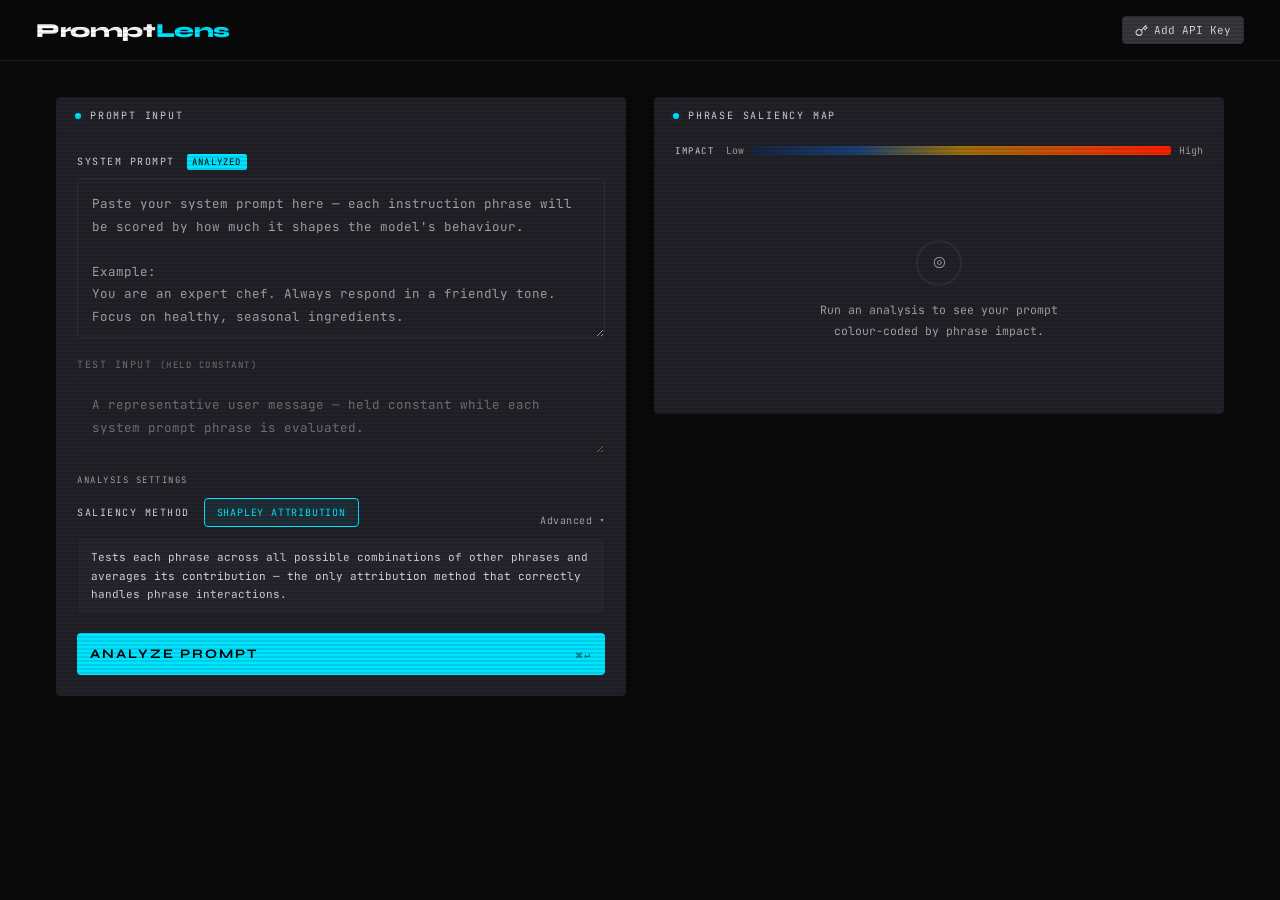
==== commit 3c42a965: "Merge pull request #3 from Rohityalavarthy/feature/system-prompt-first-redesign Feature/system promp" ====
--- a/index.html
+++ b/index.html
@@ -71,28 +71,20 @@
       </div>
       <div class="panel-body">
 
-        <!-- Analysis target toggle -->
-        <div class="target-toggle-row">
-          <div class="target-toggle">
-            <button class="target-btn active" data-target="user" onclick="selectTarget(this)">User Prompt</button>
-            <button class="target-btn" data-target="system" onclick="selectTarget(this)">System Prompt</button>
-          </div>
-        </div>
-
-        <!-- User prompt — always #prompt, always top -->
-        <label class="field-label" id="primaryLabel" for="prompt" style="margin-top:18px;">User Prompt <span class="target-badge">Analyzed</span></label>
+        <!-- System prompt — always analyzed -->
+        <label class="field-label" for="systemprompt">System Prompt <span class="target-badge">Analyzed</span></label>
         <textarea
-          id="prompt"
+          id="systemprompt"
           class="textarea--primary"
-          placeholder="Paste your prompt here — each phrase will be colour-coded by how much it shapes the model output.
+          placeholder="Paste your system prompt here — each instruction phrase will be scored by how much it shapes the model's behaviour.
 
 Example:
-You are an expert chef. Suggest three dinner recipes that are quick to make, use chicken, and are suitable for a family of four."
+You are an expert chef. Always respond in a friendly tone. Focus on healthy, seasonal ingredients."
         ></textarea>
 
-        <!-- System prompt — always #systemprompt, always bottom -->
-        <label class="field-label field-label--secondary" id="secondaryLabel" for="systemprompt" style="margin-top:16px;">System Prompt <span class="optional">(held constant)</span></label>
-        <textarea id="systemprompt" class="textarea--secondary" placeholder="Held constant during analysis — use something representative of real usage."></textarea>
+        <!-- User message — test input, held constant -->
+        <label class="field-label field-label--secondary" for="prompt" style="margin-top:16px;">Test Input <span class="optional">(held constant)</span></label>
+        <textarea id="prompt" class="textarea--secondary" placeholder="A representative user message — held constant while each system prompt phrase is evaluated."></textarea>
 
         <div class="settings-divider">Analysis Settings</div>
 
@@ -188,6 +180,6 @@
     </section>
   </main>
 
-  <script src="app.js?v=11"></script>
+  <script src="app.js?v=12"></script>
 </body>
 </html>
--- a/style.css
+++ b/style.css
@@ -154,42 +154,6 @@
 .panel-body { padding: 20px; }
 
 /* ─── Form elements ───────────────────────────────────── */
-/* ─── Analysis target toggle ──────────────────────────────────────────── */
-.target-toggle-row {
-  display: flex;
-  align-items: center;
-  gap: 14px;
-}
-
-.target-toggle {
-  display: flex;
-  background: var(--bg);
-  border: 1px solid var(--border-bright);
-  border-radius: var(--radius);
-  padding: 3px;
-  gap: 3px;
-}
-
-.target-btn {
-  flex: 1;
-  padding: 6px 14px;
-  background: transparent;
-  border: none;
-  border-radius: 2px;
-  color: var(--text-dim);
-  font-family: var(--mono);
-  font-size: 11px;
-  letter-spacing: 0.6px;
-  cursor: pointer;
-  transition: all 0.14s;
-  white-space: nowrap;
-}
-.target-btn:hover { color: var(--text); }
-.target-btn.active {
-  background: var(--accent);
-  color: #000;
-  font-weight: 500;
-}
 
 .target-badge {
   display: inline-block;
